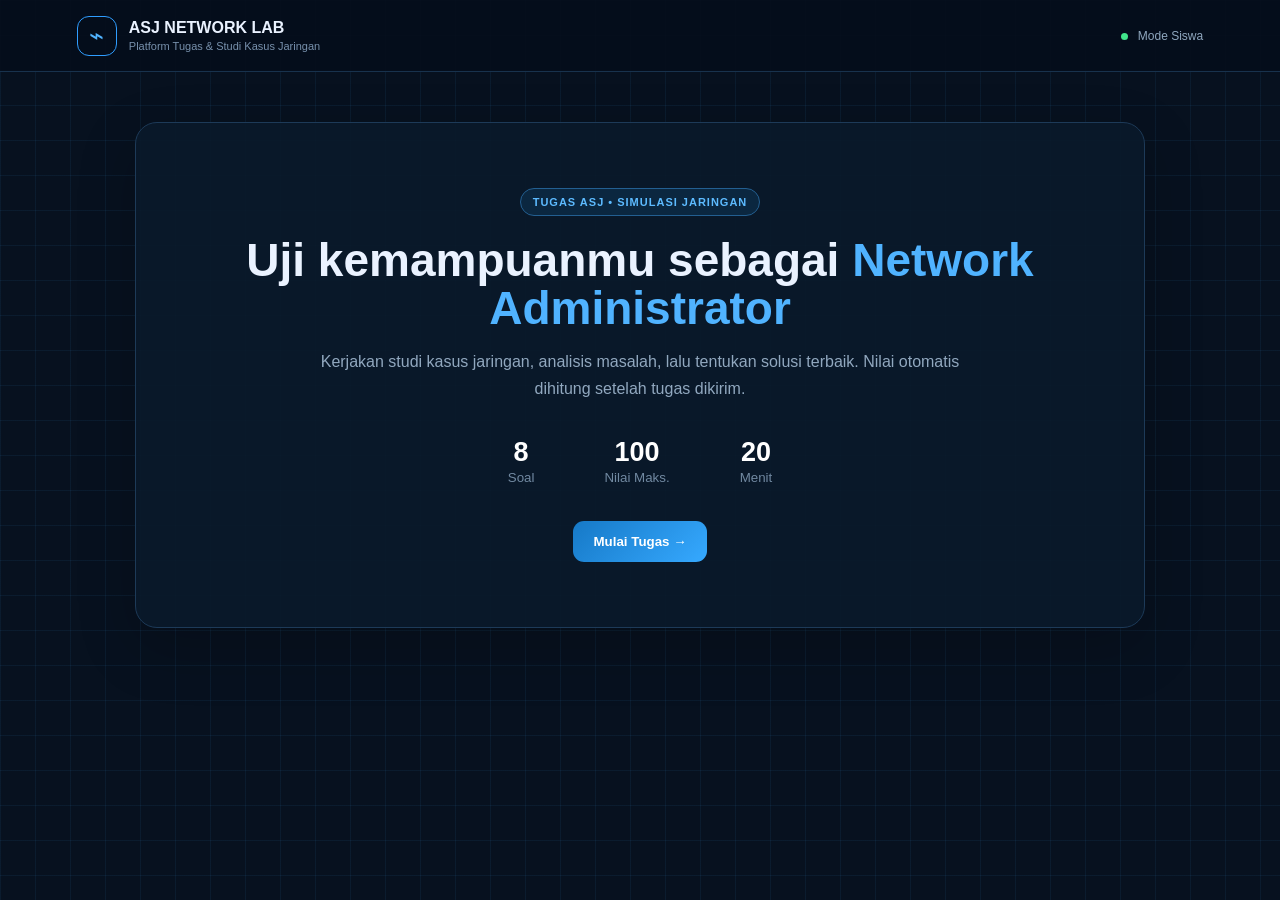
==== index.html @ 9bb7975f "Add files via upload" ====
<!DOCTYPE html>
<html lang="id">
<head>
<meta charset="UTF-8">
<meta name="viewport" content="width=device-width,initial-scale=1">
<title>ASJ Network Lab — Tugas Interaktif</title>
<link rel="stylesheet" href="style.css">
</head>
<body>
<div class="bg-grid"></div>
<header class="topbar">
  <div class="brand"><span class="logo">⌁</span><div><b>ASJ NETWORK LAB</b><small>Platform Tugas & Studi Kasus Jaringan</small></div></div>
  <div class="status"><span class="dot"></span> Mode Siswa</div>
</header>

<main class="container">
<section id="intro" class="card hero">
  <div class="badge">TUGAS ASJ • SIMULASI JARINGAN</div>
  <h1>Uji kemampuanmu sebagai <span>Network Administrator</span></h1>
  <p>Kerjakan studi kasus jaringan, analisis masalah, lalu tentukan solusi terbaik. Nilai otomatis dihitung setelah tugas dikirim.</p>
  <div class="stats">
    <div><strong>8</strong><small>Soal</small></div>
    <div><strong>100</strong><small>Nilai Maks.</small></div>
    <div><strong>20</strong><small>Menit</small></div>
  </div>
  <button class="btn primary" onclick="showForm()">Mulai Tugas →</button>
</section>

<section id="studentForm" class="card hidden">
  <div class="section-title"><span>01</span><div><h2>Identitas Siswa</h2><p>Isi data sebelum memulai.</p></div></div>
  <div class="form-grid">
    <label>Nama Lengkap<input id="nama" placeholder="Contoh: Budi Santoso" required></label>
    <label>Kelas<input id="kelas" placeholder="Contoh: XI TKJ 1" required></label>
    <label>No. Absen<input id="absen" type="number" min="1" placeholder="01" required></label>
    <label>Kelompok (opsional)<input id="kelompok" placeholder="Contoh: Kelompok 3"></label>
  </div>
  <button class="btn primary" onclick="startExam()">Mulai Simulasi →</button>
</section>

<section id="exam" class="hidden">
  <div class="exam-head card">
    <div><span class="badge">SIMULASI AKTIF</span><h2 id="qTitle">Soal 1</h2></div>
    <div class="timer" id="timer">20:00</div>
  </div>
  <div id="questions"></div>
  <div class="card submit-box">
    <p>Pastikan semua jawaban sudah diperiksa.</p>
    <button class="btn primary" onclick="submitExam()">Kirim Tugas & Lihat Nilai</button>
  </div>
</section>

<section id="result" class="card hidden">
  <div class="result-icon">✓</div>
  <div class="badge">TUGAS SELESAI</div>
  <h1 id="resultName"></h1>
  <div class="score" id="score">0</div>
  <p class="muted" id="resultMessage"></p>
  <div class="result-grid">
    <div><span>Pilihan Ganda</span><b id="pgScore">0/60</b></div>
    <div><span>Studi Kasus</span><b id="caseScore">0/40</b></div>
  </div>
  <button class="btn" onclick="location.reload()">Kembali ke Awal</button>
</section>
</main>
<script src="app.js"></script>
</body>
</html>
---- style.css ----
*{box-sizing:border-box}body{margin:0;font-family:Inter,Segoe UI,Arial,sans-serif;background:#07111f;color:#eaf2ff;min-height:100vh}.bg-grid{position:fixed;inset:0;background-image:linear-gradient(rgba(67,177,255,.07) 1px,transparent 1px),linear-gradient(90deg,rgba(67,177,255,.07) 1px,transparent 1px);background-size:35px 35px;pointer-events:none}.topbar{height:72px;border-bottom:1px solid #18324d;background:rgba(5,14,27,.9);display:flex;align-items:center;justify-content:space-between;padding:0 6%;position:sticky;top:0;z-index:5}.brand{display:flex;align-items:center;gap:12px}.brand small{display:block;color:#7891ad;font-size:11px;margin-top:3px}.logo{width:40px;height:40px;border:1px solid #2f9dff;border-radius:12px;display:grid;place-items:center;color:#50b3ff;font-size:25px}.status{font-size:12px;color:#8fa7bf}.dot{display:inline-block;width:7px;height:7px;border-radius:50%;background:#41e58b;margin-right:7px}.container{max-width:1050px;margin:50px auto;padding:0 20px;position:relative}.card{background:rgba(10,25,43,.92);border:1px solid #1d3a58;border-radius:22px;padding:32px;box-shadow:0 20px 60px rgba(0,0,0,.2);margin-bottom:22px}.hero{text-align:center;padding:65px 35px}.badge{display:inline-block;color:#5dbbff;border:1px solid #235f91;background:#0b2740;padding:7px 12px;border-radius:999px;font-size:11px;font-weight:800;letter-spacing:1px}.hero h1{font-size:46px;line-height:1.05;max-width:800px;margin:20px auto 15px}.hero h1 span{color:#50b3ff}.hero p{max-width:680px;margin:auto;color:#91a8bf;line-height:1.7}.stats{display:flex;justify-content:center;gap:70px;margin:35px 0}.stats strong{display:block;font-size:27px;color:#fff}.stats small{color:#7189a1}.btn{border:1px solid #294866;background:#11283f;color:#dcecff;padding:13px 20px;border-radius:11px;cursor:pointer;font-weight:700}.btn:hover{transform:translateY(-1px);border-color:#4a9dd9}.primary{background:linear-gradient(135deg,#1679c7,#36a9ff);border:0;color:white}.full{width:100%}.hidden{display:none!important}.section-title{display:flex;gap:15px;align-items:flex-start;margin-bottom:25px}.section-title>span{font-size:18px;color:#50b3ff}.section-title h2{margin:0 0 5px}.section-title p{margin:0;color:#7189a1}.form-grid{display:grid;grid-template-columns:1fr 1fr;gap:18px;margin-bottom:25px}label{display:flex;flex-direction:column;gap:8px;color:#9db3c9;font-size:13px}input,textarea{width:100%;padding:13px 14px;border-radius:10px;border:1px solid #27435e;background:#081827;color:#fff;outline:none}textarea{min-height:130px;resize:vertical}input:focus,textarea:focus{border-color:#45aaf5}.exam-head{display:flex;justify-content:space-between;align-items:center;position:sticky;top:84px;z-index:4;padding:20px 25px}.exam-head h2{margin:10px 0 0}.timer{font-size:25px;font-weight:900;color:#59bcff}.question{padding:27px}.question h3{margin-top:0;line-height:1.45}.options{display:grid;gap:10px}.option{display:flex;gap:12px;align-items:flex-start;border:1px solid #24415d;padding:14px;border-radius:12px;cursor:pointer}.option:hover{background:#0c2237}.option input{width:auto;margin-top:3px}.case-label{color:#55b7ff;font-weight:800;font-size:11px;letter-spacing:1px}.submit-box{text-align:center}.muted{color:#7f96ad}.result-icon{width:70px;height:70px;border-radius:50%;background:#103f36;border:1px solid #2bd58c;color:#4bf0a1;display:grid;place-items:center;font-size:35px;margin:auto}.result{text-align:center}.result h1{text-align:center}.score{text-align:center;font-size:90px;font-weight:900;color:#53baff;margin:15px 0}.result-grid{display:grid;grid-template-columns:1fr 1fr;gap:15px;margin:25px 0}.result-grid div{padding:20px;border:1px solid #24415d;border-radius:14px;text-align:center}.result-grid span{display:block;color:#8198ae;font-size:12px}.result-grid b{display:block;font-size:23px;margin-top:6px}.narrow{max-width:500px;margin:70px auto}.narrow h1{margin-bottom:5px}.narrow input{margin:15px 0}.toolbar{display:flex;gap:10px;margin-bottom:20px}.toolbar input{flex:1}.table-wrap{overflow:auto}table{width:100%;border-collapse:collapse;font-size:13px}th,td{text-align:left;padding:13px;border-bottom:1px solid #1b344c;white-space:nowrap}th{color:#6f8ba6}.grade{color:#55bcff}@media(max-width:700px){.hero h1{font-size:34px}.stats{gap:25px}.form-grid,.result-grid{grid-template-columns:1fr}.topbar{padding:0 20px}.status{display:none}.card{padding:22px}.exam-head{top:72px}.toolbar{flex-direction:column}}
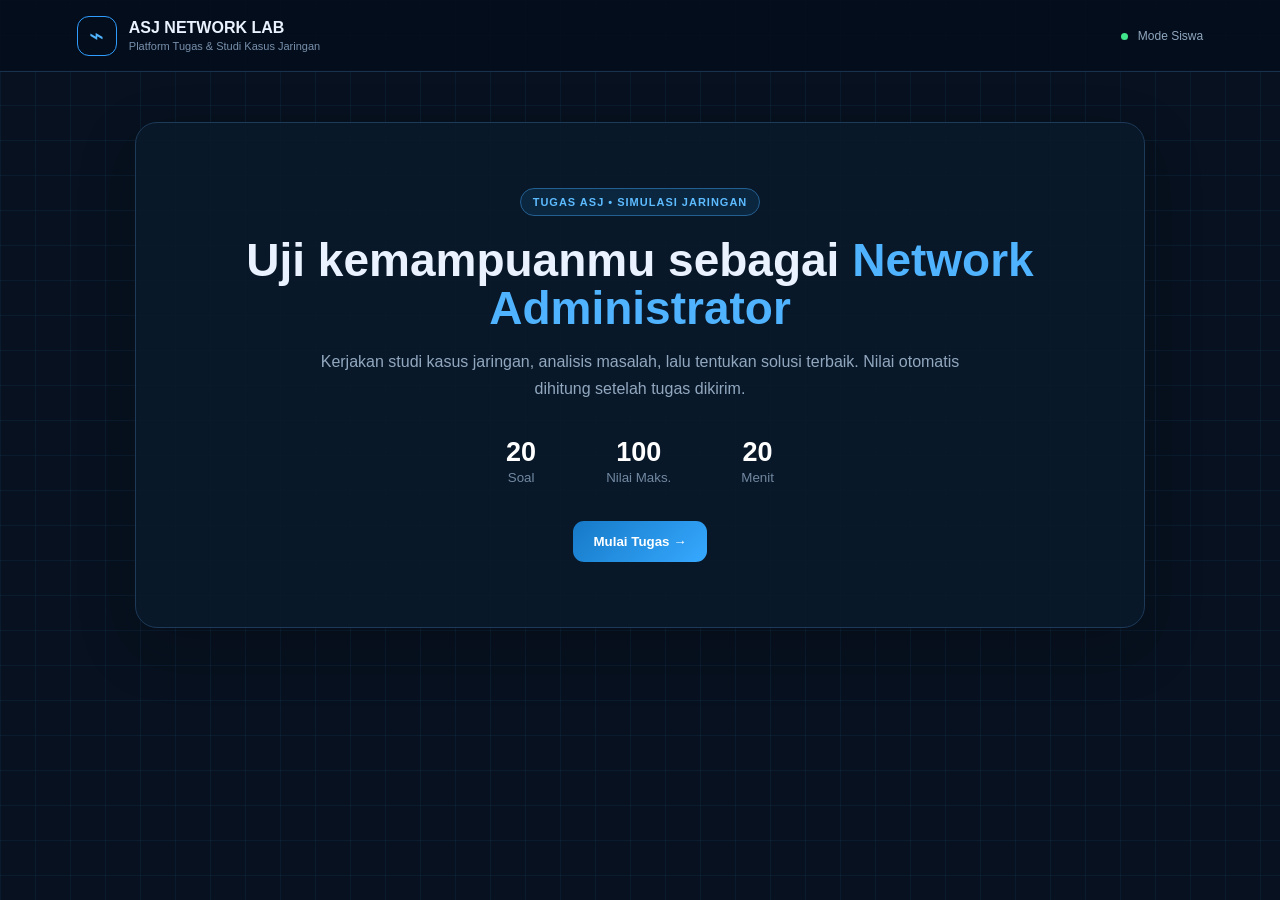
==== commit eca35bff: "Update index.html" ====
--- a/index.html
+++ b/index.html
@@ -19,7 +19,7 @@
   <h1>Uji kemampuanmu sebagai <span>Network Administrator</span></h1>
   <p>Kerjakan studi kasus jaringan, analisis masalah, lalu tentukan solusi terbaik. Nilai otomatis dihitung setelah tugas dikirim.</p>
   <div class="stats">
-    <div><strong>8</strong><small>Soal</small></div>
+    <div><strong>20</strong><small>Soal</small></div>
     <div><strong>100</strong><small>Nilai Maks.</small></div>
     <div><strong>20</strong><small>Menit</small></div>
   </div>
